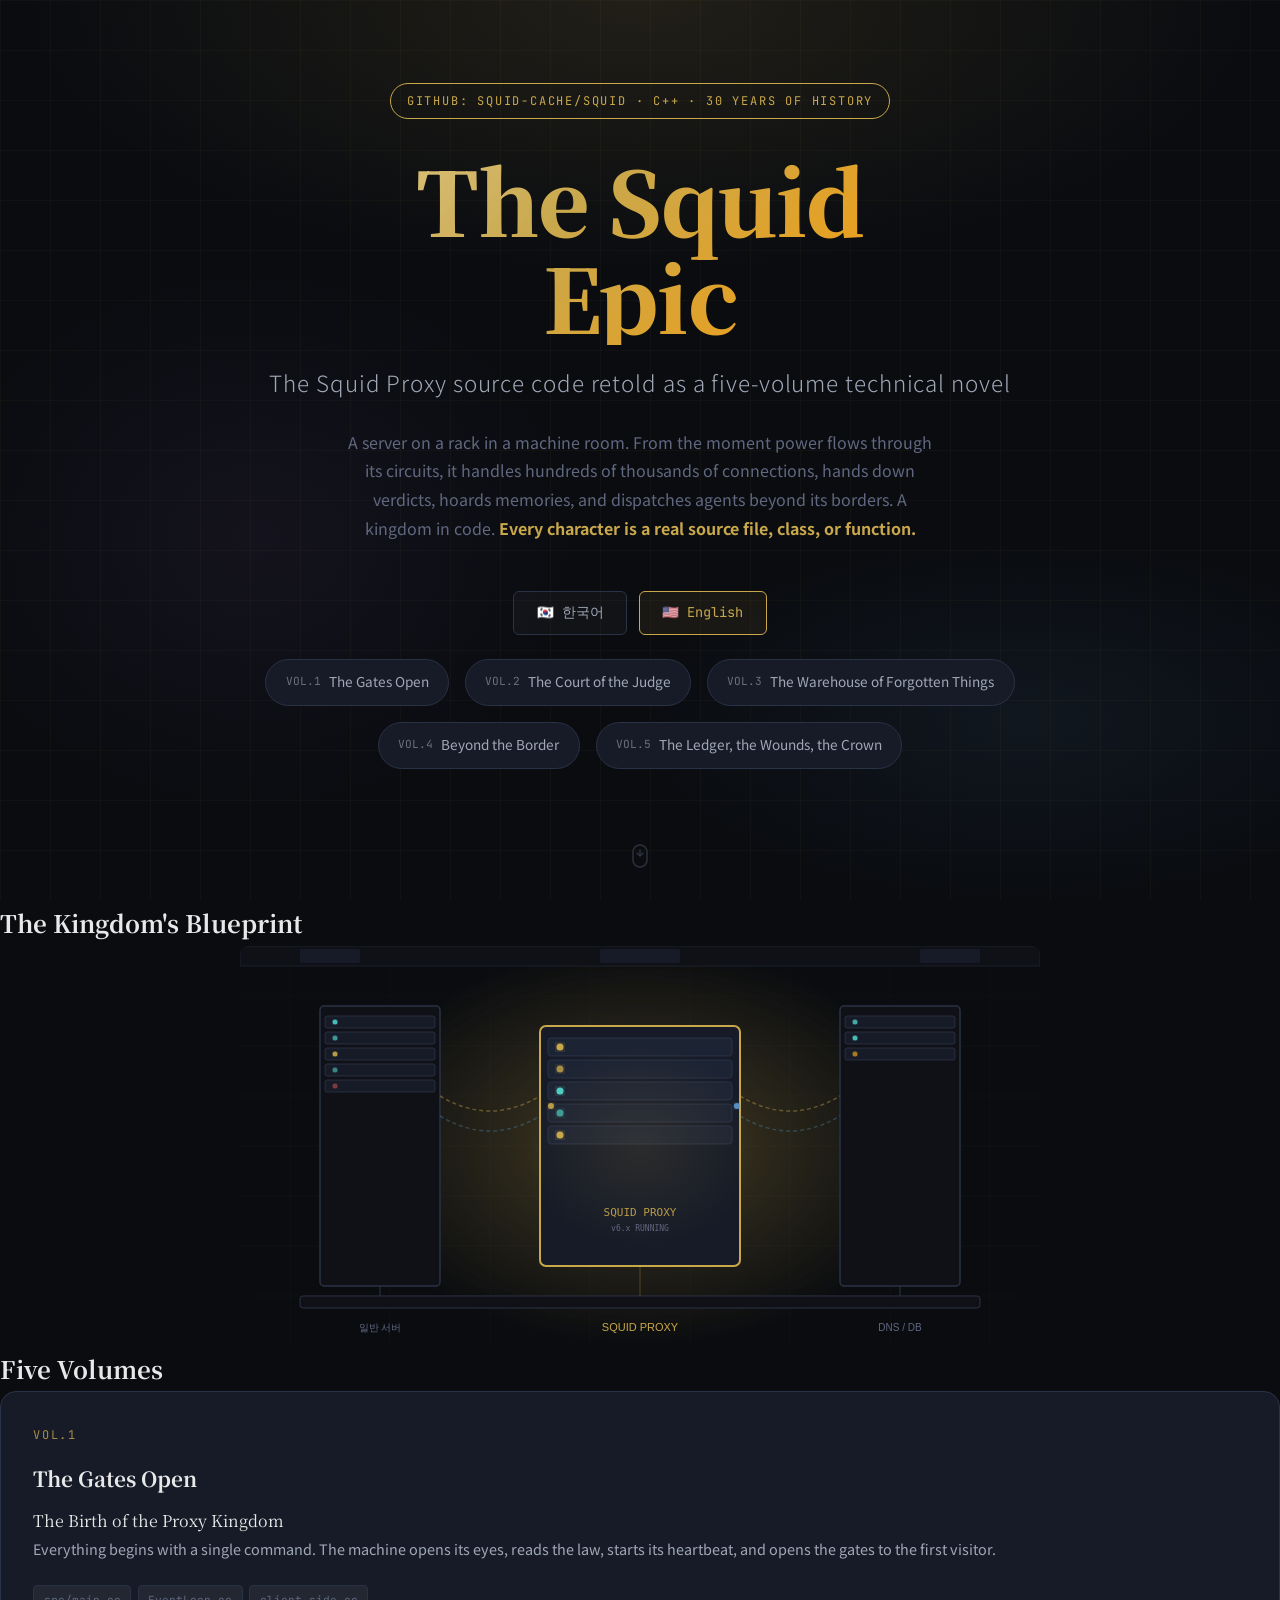
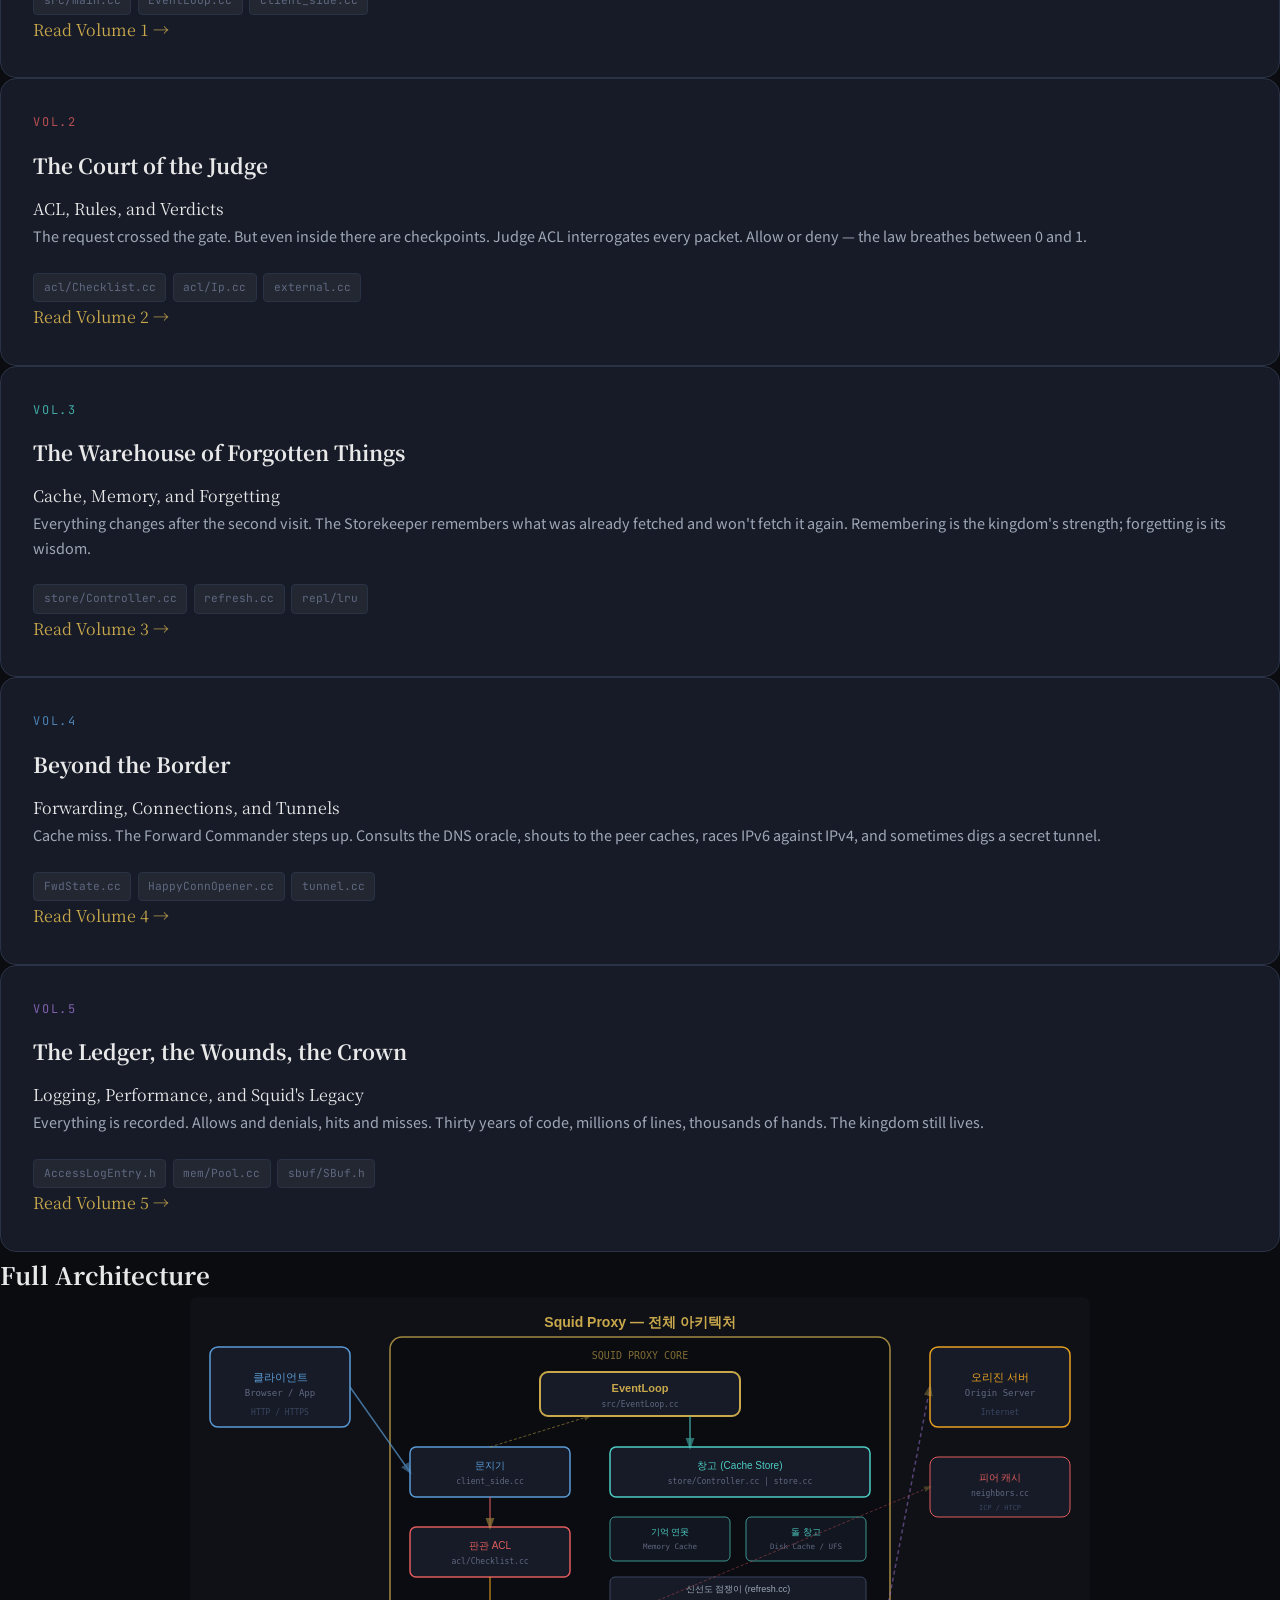
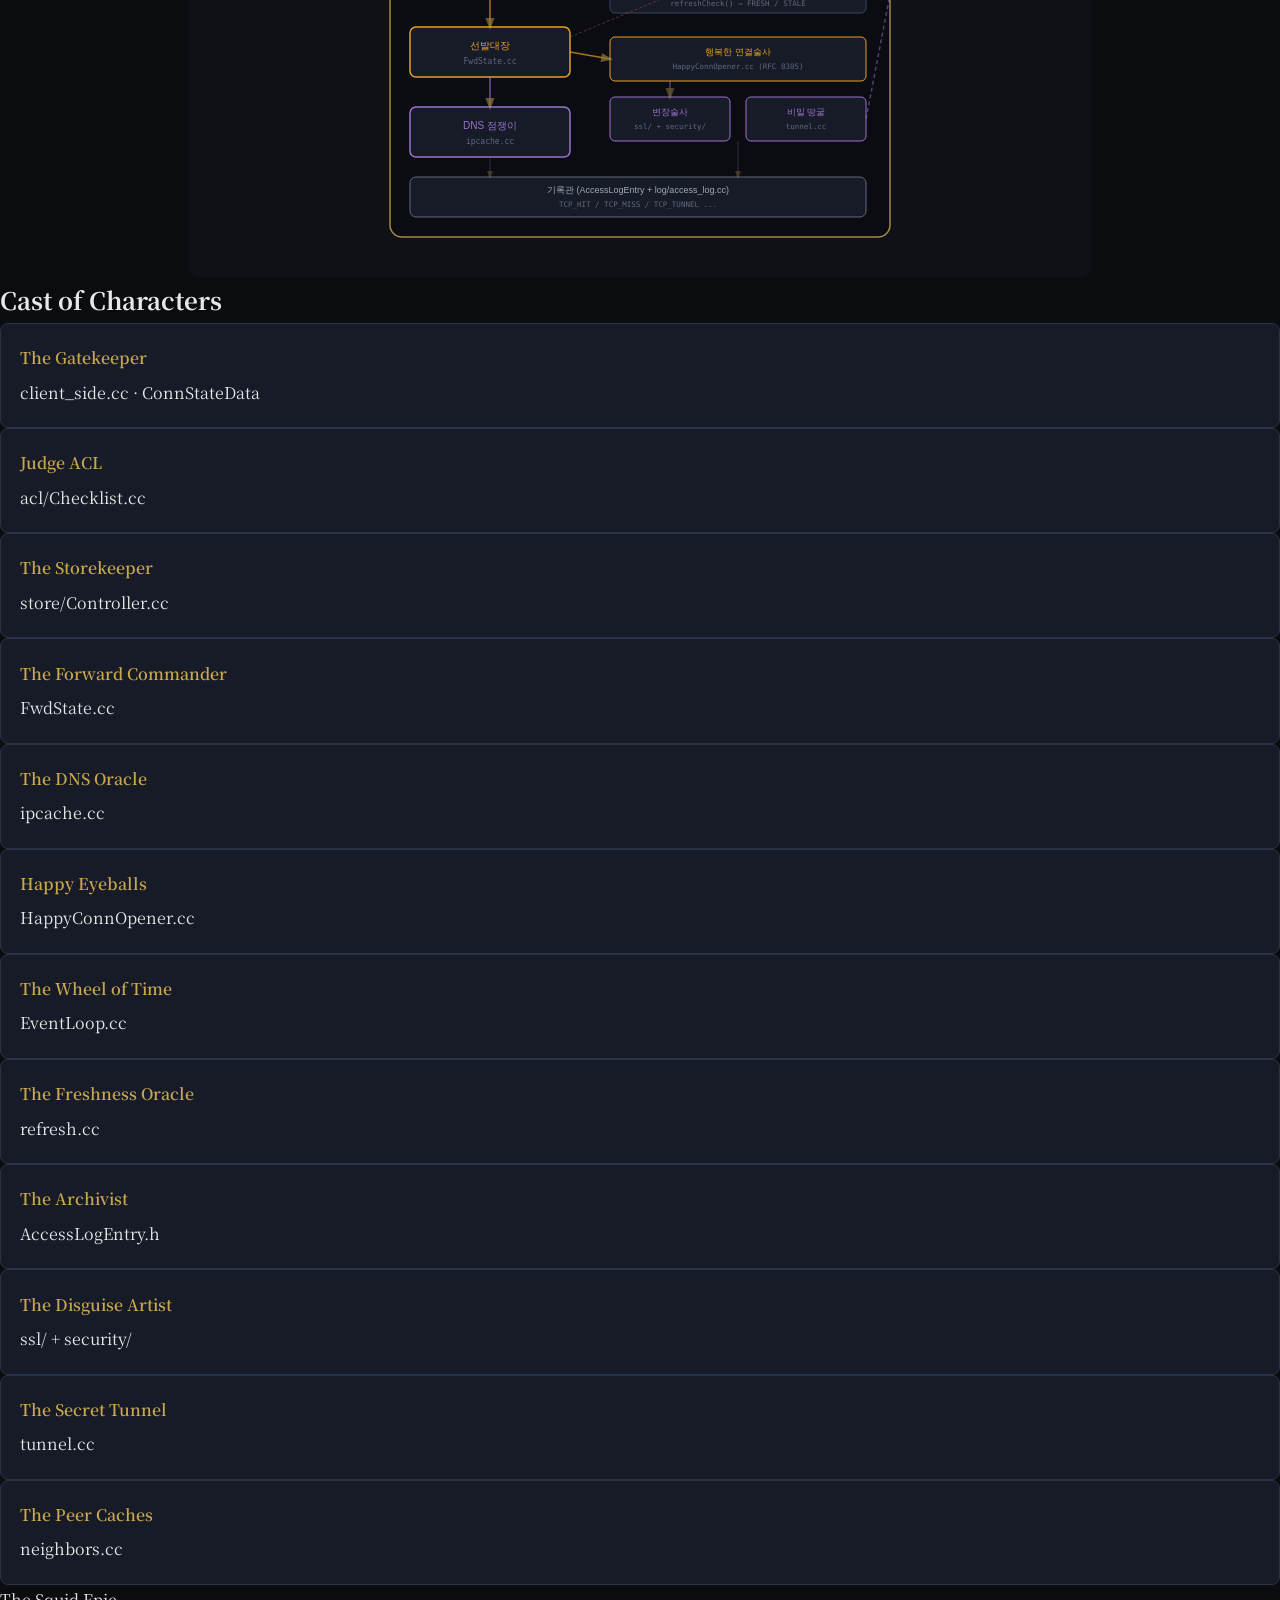
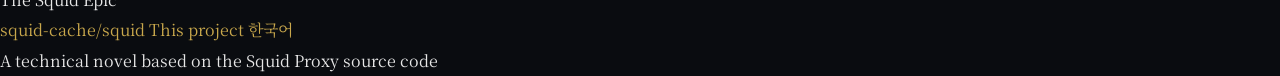
==== en/index.html @ 010e6522 "Add English translations of all 5 volumes with language switcher - en/index.html: English landing pa" ====
<!DOCTYPE html>
<html lang="en">
<head>
  <meta charset="UTF-8"/>
  <meta name="viewport" content="width=device-width,initial-scale=1"/>
  <title>The Squid Epic — A Technical Novel in Five Volumes</title>
  <link rel="stylesheet" href="../css/style.css"/>
</head>
<body>

<section class="hero">
  <div class="hero-bg"></div>
  <div class="hero-grid"></div>
  <div class="hero-content fade-in">
    <div class="hero-badge fade-in fade-in-d1">GitHub: squid-cache/squid · C++ · 30 years of history</div>
    <h1 class="hero-title fade-in fade-in-d2">The Squid<br>Epic</h1>
    <p class="hero-subtitle fade-in fade-in-d3">The Squid Proxy source code retold as a five-volume technical novel</p>
    <p class="hero-desc fade-in fade-in-d4">
      A server on a rack in a machine room. From the moment power flows through its circuits,
      it handles hundreds of thousands of connections, hands down verdicts, hoards memories,
      and dispatches agents beyond its borders. A kingdom in code.
      <strong style="color:var(--accent-gold)">Every character is a real source file, class, or function.</strong>
    </p>

    <div class="hero-lang-switcher fade-in fade-in-d5">
      <a href="/" class="hero-lang-btn">🇰🇷 한국어</a>
      <span class="hero-lang-btn active">🇺🇸 English</span>
    </div>

    <div class="hero-volumes fade-in fade-in-d5" style="margin-top:1.5rem">
      <a href="vol1.html" class="vol-pill" style="--vol-color:#c9a84c">
        <span class="vol-num">VOL.1</span> The Gates Open
      </a>
      <a href="vol2.html" class="vol-pill" style="--vol-color:#e05c5c">
        <span class="vol-num">VOL.2</span> The Court of the Judge
      </a>
      <a href="vol3.html" class="vol-pill" style="--vol-color:#4ecdc4">
        <span class="vol-num">VOL.3</span> The Warehouse of Forgotten Things
      </a>
      <a href="vol4.html" class="vol-pill" style="--vol-color:#5b9bd5">
        <span class="vol-num">VOL.4</span> Beyond the Border
      </a>
      <a href="vol5.html" class="vol-pill" style="--vol-color:#9b72cf">
        <span class="vol-num">VOL.5</span> The Ledger, the Wounds, the Crown
      </a>
    </div>
  </div>

  <div class="hero-scroll">
    <svg width="16" height="24" viewBox="0 0 16 24" fill="none">
      <rect x="1" y="1" width="14" height="22" rx="7" stroke="currentColor" stroke-width="1.5"/>
      <path d="M8 6v6M5 9l3 3 3-3" stroke="currentColor" stroke-width="1.5" stroke-linecap="round"/>
    </svg>
  </div>
</section>

<!-- ══ 본문 ══ -->
<div class="index-body">

  <!-- SVG Illustration -->
  <section class="index-section">
    <h2 class="section-title">The Kingdom's Blueprint</h2>
    <div class="svg-container">
      <img src="../assets/svg/server-room.svg" alt="Server room illustration" style="width:100%;max-width:800px;display:block;margin:0 auto;border-radius:8px"/>
    </div>
  </section>

  <!-- Volume Cards -->
  <section class="index-section">
    <h2 class="section-title">Five Volumes</h2>
    <div class="vol-grid">

      <div class="vol-card" style="--vol-color:#c9a84c">
        <div class="vol-card-num">VOL.1</div>
        <h3 class="vol-card-title">The Gates Open</h3>
        <p class="vol-card-sub">The Birth of the Proxy Kingdom</p>
        <p class="vol-card-desc">Everything begins with a single command. The machine opens its eyes, reads the law, starts its heartbeat, and opens the gates to the first visitor.</p>
        <div class="vol-card-tags">
          <span class="tag">src/main.cc</span>
          <span class="tag">EventLoop.cc</span>
          <span class="tag">client_side.cc</span>
        </div>
        <a href="vol1.html" class="vol-card-btn">Read Volume 1 →</a>
      </div>

      <div class="vol-card" style="--vol-color:#e05c5c">
        <div class="vol-card-num">VOL.2</div>
        <h3 class="vol-card-title">The Court of the Judge</h3>
        <p class="vol-card-sub">ACL, Rules, and Verdicts</p>
        <p class="vol-card-desc">The request crossed the gate. But even inside there are checkpoints. Judge ACL interrogates every packet. Allow or deny — the law breathes between 0 and 1.</p>
        <div class="vol-card-tags">
          <span class="tag">acl/Checklist.cc</span>
          <span class="tag">acl/Ip.cc</span>
          <span class="tag">external.cc</span>
        </div>
        <a href="vol2.html" class="vol-card-btn">Read Volume 2 →</a>
      </div>

      <div class="vol-card" style="--vol-color:#4ecdc4">
        <div class="vol-card-num">VOL.3</div>
        <h3 class="vol-card-title">The Warehouse of Forgotten Things</h3>
        <p class="vol-card-sub">Cache, Memory, and Forgetting</p>
        <p class="vol-card-desc">Everything changes after the second visit. The Storekeeper remembers what was already fetched and won't fetch it again. Remembering is the kingdom's strength; forgetting is its wisdom.</p>
        <div class="vol-card-tags">
          <span class="tag">store/Controller.cc</span>
          <span class="tag">refresh.cc</span>
          <span class="tag">repl/lru</span>
        </div>
        <a href="vol3.html" class="vol-card-btn">Read Volume 3 →</a>
      </div>

      <div class="vol-card" style="--vol-color:#5b9bd5">
        <div class="vol-card-num">VOL.4</div>
        <h3 class="vol-card-title">Beyond the Border</h3>
        <p class="vol-card-sub">Forwarding, Connections, and Tunnels</p>
        <p class="vol-card-desc">Cache miss. The Forward Commander steps up. Consults the DNS oracle, shouts to the peer caches, races IPv6 against IPv4, and sometimes digs a secret tunnel.</p>
        <div class="vol-card-tags">
          <span class="tag">FwdState.cc</span>
          <span class="tag">HappyConnOpener.cc</span>
          <span class="tag">tunnel.cc</span>
        </div>
        <a href="vol4.html" class="vol-card-btn">Read Volume 4 →</a>
      </div>

      <div class="vol-card" style="--vol-color:#9b72cf">
        <div class="vol-card-num">VOL.5</div>
        <h3 class="vol-card-title">The Ledger, the Wounds, the Crown</h3>
        <p class="vol-card-sub">Logging, Performance, and Squid's Legacy</p>
        <p class="vol-card-desc">Everything is recorded. Allows and denials, hits and misses. Thirty years of code, millions of lines, thousands of hands. The kingdom still lives.</p>
        <div class="vol-card-tags">
          <span class="tag">AccessLogEntry.h</span>
          <span class="tag">mem/Pool.cc</span>
          <span class="tag">sbuf/SBuf.h</span>
        </div>
        <a href="vol5.html" class="vol-card-btn">Read Volume 5 →</a>
      </div>

    </div>
  </section>

  <!-- Architecture -->
  <section class="index-section">
    <h2 class="section-title">Full Architecture</h2>
    <div class="svg-container">
      <img src="../assets/svg/architecture.svg" alt="Squid architecture diagram" style="width:100%;max-width:900px;display:block;margin:0 auto;border-radius:8px"/>
    </div>
  </section>

  <!-- Characters -->
  <section class="index-section">
    <h2 class="section-title">Cast of Characters</h2>
    <div class="char-grid">
      <div class="char-card"><div class="char-name">The Gatekeeper</div><div class="char-file">client_side.cc · ConnStateData</div></div>
      <div class="char-card"><div class="char-name">Judge ACL</div><div class="char-file">acl/Checklist.cc</div></div>
      <div class="char-card"><div class="char-name">The Storekeeper</div><div class="char-file">store/Controller.cc</div></div>
      <div class="char-card"><div class="char-name">The Forward Commander</div><div class="char-file">FwdState.cc</div></div>
      <div class="char-card"><div class="char-name">The DNS Oracle</div><div class="char-file">ipcache.cc</div></div>
      <div class="char-card"><div class="char-name">Happy Eyeballs</div><div class="char-file">HappyConnOpener.cc</div></div>
      <div class="char-card"><div class="char-name">The Wheel of Time</div><div class="char-file">EventLoop.cc</div></div>
      <div class="char-card"><div class="char-name">The Freshness Oracle</div><div class="char-file">refresh.cc</div></div>
      <div class="char-card"><div class="char-name">The Archivist</div><div class="char-file">AccessLogEntry.h</div></div>
      <div class="char-card"><div class="char-name">The Disguise Artist</div><div class="char-file">ssl/ + security/</div></div>
      <div class="char-card"><div class="char-name">The Secret Tunnel</div><div class="char-file">tunnel.cc</div></div>
      <div class="char-card"><div class="char-name">The Peer Caches</div><div class="char-file">neighbors.cc</div></div>
    </div>
  </section>

</div>

<footer class="site-footer">
  <div class="footer-inner">
    <div class="footer-logo">The Squid Epic</div>
    <div class="footer-links">
      <a href="https://github.com/squid-cache/squid" target="_blank" rel="noopener">squid-cache/squid</a>
      <a href="https://github.com/NolanKiwi/squid-novel" target="_blank" rel="noopener">This project</a>
      <a href="/">한국어</a>
    </div>
    <div class="footer-copy">A technical novel based on the Squid Proxy source code</div>
  </div>
</footer>

<script src="../js/main.js"></script>
</body>
</html>
---- css/style.css ----
/* ====================================================
   SQUID 대서사시 — 전체 스타일시트
   ==================================================== */

@import url('https://fonts.googleapis.com/css2?family=Noto+Serif+KR:wght@200;300;400;500;600;700;900&family=Noto+Sans+KR:wght@100;300;400;500;700&family=JetBrains+Mono:wght@300;400;500&display=swap');

:root {
  --bg-deep:       #0a0c10;
  --bg-dark:       #0f1117;
  --bg-card:       #161b27;
  --bg-panel:      #1c2333;
  --accent-gold:   #c9a84c;
  --accent-amber:  #e8a020;
  --accent-red:    #e05c5c;
  --accent-blue:   #5b9bd5;
  --accent-teal:   #4ecdc4;
  --accent-purple: #9b72cf;
  --text-primary:  #e8e8e8;
  --text-secondary:#a0a8b8;
  --text-muted:    #606880;
  --text-code:     #79c0ff;
  --border:        #2a3245;
  --border-light:  #3a4560;
  --vol1-color:    #c9a84c;
  --vol2-color:    #e05c5c;
  --vol3-color:    #4ecdc4;
  --vol4-color:    #5b9bd5;
  --vol5-color:    #9b72cf;
  --font-serif:    'Noto Serif KR', 'Georgia', serif;
  --font-sans:     'Noto Sans KR', sans-serif;
  --font-mono:     'JetBrains Mono', monospace;
  --radius:        8px;
  --radius-lg:     16px;
  --shadow:        0 4px 24px rgba(0,0,0,0.5);
  --shadow-lg:     0 8px 48px rgba(0,0,0,0.7);
}

*, *::before, *::after { box-sizing: border-box; margin: 0; padding: 0; }

html { scroll-behavior: smooth; font-size: 16px; }

body {
  background: var(--bg-deep);
  color: var(--text-primary);
  font-family: var(--font-serif);
  line-height: 1.9;
  overflow-x: hidden;
}

/* ──── 스크롤바 ──── */
::-webkit-scrollbar { width: 6px; }
::-webkit-scrollbar-track { background: var(--bg-dark); }
::-webkit-scrollbar-thumb { background: var(--border-light); border-radius: 3px; }
::-webkit-scrollbar-thumb:hover { background: var(--accent-gold); }

/* ──── 링크 ──── */
a { color: var(--accent-gold); text-decoration: none; transition: color .2s; }
a:hover { color: var(--accent-amber); }

/* ──── 코드 ──── */
code, pre {
  font-family: var(--font-mono);
  color: var(--text-code);
  background: #0d1117;
  border: 1px solid var(--border);
  border-radius: 4px;
}
code { padding: 2px 6px; font-size: .85em; }
pre {
  padding: 1.2rem 1.5rem;
  overflow-x: auto;
  margin: 1.5rem 0;
  border-left: 3px solid var(--accent-blue);
  font-size: .82em;
  line-height: 1.6;
}
pre code { background: none; border: none; padding: 0; font-size: inherit; }

/* ════════════════════════════════════════════
   LANDING PAGE
   ════════════════════════════════════════════ */

.hero {
  min-height: 100vh;
  display: flex;
  flex-direction: column;
  align-items: center;
  justify-content: center;
  text-align: center;
  position: relative;
  padding: 2rem;
  overflow: hidden;
}

.hero-bg {
  position: absolute;
  inset: 0;
  background:
    radial-gradient(ellipse 80% 50% at 50% 0%, rgba(201,168,76,.12) 0%, transparent 60%),
    radial-gradient(ellipse 60% 40% at 80% 80%, rgba(91,155,213,.08) 0%, transparent 50%),
    radial-gradient(ellipse 50% 60% at 20% 60%, rgba(155,114,207,.07) 0%, transparent 50%);
  z-index: 0;
}

/* 네트워크 격자 배경 */
.hero-grid {
  position: absolute;
  inset: 0;
  background-image:
    linear-gradient(rgba(201,168,76,.04) 1px, transparent 1px),
    linear-gradient(90deg, rgba(201,168,76,.04) 1px, transparent 1px);
  background-size: 50px 50px;
  z-index: 0;
}

.hero-content { position: relative; z-index: 1; max-width: 900px; }

.hero-badge {
  display: inline-block;
  padding: .35rem 1rem;
  border: 1px solid var(--accent-gold);
  border-radius: 20px;
  font-family: var(--font-mono);
  font-size: .75rem;
  color: var(--accent-gold);
  letter-spacing: .15em;
  text-transform: uppercase;
  margin-bottom: 2rem;
  opacity: .85;
}

.hero-title {
  font-size: clamp(2.5rem, 7vw, 5.5rem);
  font-weight: 900;
  line-height: 1.1;
  letter-spacing: -.02em;
  margin-bottom: 1rem;
  background: linear-gradient(135deg, #e8d5a3 0%, #c9a84c 40%, #e8a020 70%, #c9a84c 100%);
  -webkit-background-clip: text;
  -webkit-text-fill-color: transparent;
  background-clip: text;
}

.hero-subtitle {
  font-size: clamp(1rem, 2vw, 1.4rem);
  color: var(--text-secondary);
  font-weight: 300;
  margin-bottom: 1.5rem;
  font-family: var(--font-sans);
  letter-spacing: .04em;
}

.hero-desc {
  font-size: 1rem;
  color: var(--text-muted);
  max-width: 600px;
  margin: 0 auto 3rem;
  line-height: 1.8;
  font-family: var(--font-sans);
}

.hero-volumes {
  display: flex;
  gap: 1rem;
  justify-content: center;
  flex-wrap: wrap;
  margin-bottom: 3rem;
}

.vol-pill {
  display: flex;
  align-items: center;
  gap: .5rem;
  padding: .6rem 1.2rem;
  background: var(--bg-card);
  border: 1px solid var(--border);
  border-radius: 30px;
  font-family: var(--font-sans);
  font-size: .85rem;
  color: var(--text-secondary);
  cursor: pointer;
  transition: all .25s;
  text-decoration: none;
}
.vol-pill:hover {
  border-color: var(--vol-color, var(--accent-gold));
  color: var(--vol-color, var(--accent-gold));
  background: rgba(255,255,255,.03);
  transform: translateY(-2px);
  box-shadow: 0 4px 20px rgba(0,0,0,.4);
}
.vol-pill .vol-num {
  font-family: var(--font-mono);
  font-size: .7rem;
  opacity: .6;
}

.hero-scroll {
  position: absolute;
  bottom: 2rem;
  left: 50%;
  transform: translateX(-50%);
  display: flex;
  flex-direction: column;
  align-items: center;
  gap: .5rem;
  color: var(--text-muted);
  font-family: var(--font-sans);
  font-size: .75rem;
  letter-spacing: .1em;
  animation: bounce 2s infinite;
}
.hero-scroll svg { opacity: .4; }

@keyframes bounce {
  0%, 100% { transform: translateX(-50%) translateY(0); }
  50%       { transform: translateX(-50%) translateY(6px); }
}

/* ──── Volume Cards ──── */
.volumes-section {
  padding: 6rem 2rem;
  max-width: 1200px;
  margin: 0 auto;
}

.section-header {
  text-align: center;
  margin-bottom: 4rem;
}

.section-header h2 {
  font-size: 2.2rem;
  font-weight: 700;
  color: var(--text-primary);
  margin-bottom: .75rem;
}

.section-header p {
  color: var(--text-secondary);
  font-family: var(--font-sans);
  font-size: 1rem;
}

.vol-cards {
  display: grid;
  grid-template-columns: repeat(auto-fit, minmax(320px, 1fr));
  gap: 1.5rem;
}

.vol-card {
  background: var(--bg-card);
  border: 1px solid var(--border);
  border-radius: var(--radius-lg);
  padding: 2rem;
  transition: all .3s;
  position: relative;
  overflow: hidden;
  text-decoration: none;
  display: block;
  color: inherit;
}
.vol-card::before {
  content: '';
  position: absolute;
  top: 0; left: 0; right: 0;
  height: 3px;
  background: var(--vol-color);
  opacity: 0;
  transition: opacity .3s;
}
.vol-card:hover {
  border-color: var(--vol-color);
  transform: translateY(-4px);
  box-shadow: var(--shadow-lg);
  color: inherit;
}
.vol-card:hover::before { opacity: 1; }
.vol-card:hover .vol-card-title { color: var(--vol-color); }

.vol-card-num {
  font-family: var(--font-mono);
  font-size: .75rem;
  color: var(--vol-color);
  letter-spacing: .15em;
  text-transform: uppercase;
  margin-bottom: .75rem;
  opacity: .8;
}

.vol-card-title {
  font-size: 1.3rem;
  font-weight: 700;
  margin-bottom: .5rem;
  transition: color .3s;
}

.vol-card-subtitle {
  font-size: .9rem;
  color: var(--accent-gold);
  margin-bottom: 1rem;
  font-style: italic;
}

.vol-card-desc {
  font-size: .9rem;
  color: var(--text-secondary);
  font-family: var(--font-sans);
  line-height: 1.7;
  margin-bottom: 1.5rem;
}

.vol-card-tags {
  display: flex;
  flex-wrap: wrap;
  gap: .4rem;
}

.tag {
  padding: .2rem .6rem;
  background: rgba(255,255,255,.05);
  border: 1px solid var(--border);
  border-radius: 4px;
  font-family: var(--font-mono);
  font-size: .7rem;
  color: var(--text-muted);
}

.vol-card-arrow {
  position: absolute;
  bottom: 1.5rem;
  right: 1.5rem;
  font-size: 1.2rem;
  color: var(--vol-color);
  opacity: 0;
  transition: opacity .3s, transform .3s;
}
.vol-card:hover .vol-card-arrow {
  opacity: 1;
  transform: translateX(4px);
}

/* ──── Characters Preview ──── */
.chars-section {
  padding: 4rem 2rem;
  background: var(--bg-dark);
  border-top: 1px solid var(--border);
  border-bottom: 1px solid var(--border);
}

.chars-inner {
  max-width: 1200px;
  margin: 0 auto;
}

.chars-grid {
  display: grid;
  grid-template-columns: repeat(auto-fill, minmax(200px, 1fr));
  gap: 1rem;
  margin-top: 2.5rem;
}

.char-card {
  background: var(--bg-card);
  border: 1px solid var(--border);
  border-radius: var(--radius);
  padding: 1.2rem;
  transition: border-color .2s;
}
.char-card:hover { border-color: var(--accent-gold); }

.char-name {
  font-size: 1rem;
  font-weight: 600;
  color: var(--accent-gold);
  margin-bottom: .25rem;
}
.char-src {
  font-family: var(--font-mono);
  font-size: .72rem;
  color: var(--text-code);
  margin-bottom: .5rem;
}
.char-desc {
  font-size: .82rem;
  color: var(--text-secondary);
  font-family: var(--font-sans);
  line-height: 1.6;
}

/* ════════════════════════════════════════════
   NOVEL PAGE LAYOUT
   ════════════════════════════════════════════ */

.novel-wrapper {
  display: flex;
  min-height: 100vh;
}

/* ──── 사이드바 ──── */
.novel-sidebar {
  width: 280px;
  flex-shrink: 0;
  background: var(--bg-dark);
  border-right: 1px solid var(--border);
  position: sticky;
  top: 0;
  height: 100vh;
  overflow-y: auto;
  padding: 1.5rem 0;
  display: flex;
  flex-direction: column;
}

.sidebar-logo {
  padding: 0 1.5rem 1.5rem;
  border-bottom: 1px solid var(--border);
  margin-bottom: 1rem;
}

.sidebar-logo a {
  font-family: var(--font-sans);
  font-size: .85rem;
  color: var(--text-muted);
  display: flex;
  align-items: center;
  gap: .5rem;
}
.sidebar-logo a:hover { color: var(--accent-gold); }

.sidebar-vol-title {
  padding: .75rem 1.5rem;
  font-family: var(--font-sans);
  font-size: .75rem;
  letter-spacing: .1em;
  text-transform: uppercase;
  color: var(--text-muted);
}

.sidebar-vol-name {
  padding: .5rem 1.5rem 1rem;
  font-size: 1rem;
  font-weight: 700;
  color: var(--vol-color, var(--accent-gold));
  line-height: 1.4;
}

.sidebar-nav { flex: 1; padding: 0 0 2rem; }

.sidebar-chapter {
  display: block;
  padding: .55rem 1.5rem;
  font-family: var(--font-sans);
  font-size: .85rem;
  color: var(--text-secondary);
  border-left: 3px solid transparent;
  transition: all .2s;
  cursor: pointer;
}
.sidebar-chapter:hover {
  color: var(--text-primary);
  background: rgba(255,255,255,.03);
  border-left-color: var(--vol-color, var(--accent-gold));
}
.sidebar-chapter.active {
  color: var(--vol-color, var(--accent-gold));
  background: rgba(255,255,255,.04);
  border-left-color: var(--vol-color, var(--accent-gold));
}
.sidebar-chapter .ch-num {
  font-family: var(--font-mono);
  font-size: .7rem;
  opacity: .5;
  margin-right: .5rem;
}

.sidebar-footer {
  padding: 1.5rem;
  border-top: 1px solid var(--border);
}

.vol-nav-btns {
  display: flex;
  gap: .5rem;
}

.vol-nav-btn {
  flex: 1;
  padding: .5rem;
  background: var(--bg-panel);
  border: 1px solid var(--border);
  border-radius: var(--radius);
  color: var(--text-secondary);
  font-family: var(--font-sans);
  font-size: .78rem;
  text-align: center;
  transition: all .2s;
  text-decoration: none;
  display: block;
}
.vol-nav-btn:hover {
  border-color: var(--accent-gold);
  color: var(--accent-gold);
}

/* ──── 본문 영역 ──── */
.novel-main {
  flex: 1;
  max-width: calc(100vw - 280px);
  overflow: hidden;
}

.novel-topbar {
  position: sticky;
  top: 0;
  z-index: 10;
  background: rgba(10,12,16,.92);
  backdrop-filter: blur(12px);
  border-bottom: 1px solid var(--border);
  padding: .75rem 2rem;
  display: flex;
  align-items: center;
  justify-content: space-between;
}

.topbar-breadcrumb {
  font-family: var(--font-sans);
  font-size: .82rem;
  color: var(--text-muted);
  display: flex;
  align-items: center;
  gap: .5rem;
}
.topbar-breadcrumb .sep { opacity: .3; }
.topbar-breadcrumb .current { color: var(--text-secondary); }

.progress-bar {
  width: 120px;
  height: 3px;
  background: var(--border);
  border-radius: 2px;
  overflow: hidden;
}
.progress-fill {
  height: 100%;
  background: var(--vol-color, var(--accent-gold));
  border-radius: 2px;
  transition: width .3s;
}

/* ──── 소설 본문 ──── */
.novel-content {
  max-width: 780px;
  margin: 0 auto;
  padding: 4rem 2rem 8rem;
}

.chapter-header {
  text-align: center;
  margin-bottom: 4rem;
  padding-bottom: 3rem;
  border-bottom: 1px solid var(--border);
  position: relative;
}
.chapter-header::after {
  content: '✦';
  position: absolute;
  bottom: -14px;
  left: 50%;
  transform: translateX(-50%);
  background: var(--bg-deep);
  padding: 0 1rem;
  color: var(--vol-color, var(--accent-gold));
  font-size: 1.2rem;
}

.chapter-vol {
  font-family: var(--font-mono);
  font-size: .75rem;
  letter-spacing: .2em;
  text-transform: uppercase;
  color: var(--vol-color, var(--accent-gold));
  margin-bottom: .75rem;
  opacity: .8;
}

.chapter-num {
  font-family: var(--font-sans);
  font-size: .85rem;
  color: var(--text-muted);
  margin-bottom: .5rem;
}

.chapter-title {
  font-size: clamp(1.8rem, 4vw, 2.8rem);
  font-weight: 900;
  line-height: 1.2;
  margin-bottom: 1rem;
  color: var(--text-primary);
}

.chapter-epigraph {
  font-style: italic;
  color: var(--text-secondary);
  font-size: .95rem;
  max-width: 500px;
  margin: 1.5rem auto 0;
  padding: 1rem;
  border-left: 3px solid var(--vol-color, var(--accent-gold));
  text-align: left;
  line-height: 1.8;
}

/* ──── 본문 단락 ──── */
.novel-content p {
  margin-bottom: 1.5rem;
  font-size: 1.05rem;
  line-height: 2;
  color: var(--text-primary);
  text-align: justify;
  word-break: keep-all;
}

.novel-content p:first-of-type::first-letter {
  float: left;
  font-size: 3.5rem;
  line-height: .8;
  margin: .15em .1em 0 0;
  color: var(--vol-color, var(--accent-gold));
  font-weight: 900;
}

.novel-content h2 {
  font-size: 1.6rem;
  font-weight: 800;
  margin: 3.5rem 0 1.5rem;
  color: var(--text-primary);
  padding-left: 1rem;
  border-left: 4px solid var(--vol-color, var(--accent-gold));
}

.novel-content h3 {
  font-size: 1.2rem;
  font-weight: 700;
  margin: 2.5rem 0 1rem;
  color: var(--accent-gold);
  font-family: var(--font-sans);
}

/* ──── 장면 전환 ──── */
.scene-break {
  text-align: center;
  margin: 3rem 0;
  color: var(--text-muted);
  letter-spacing: .5em;
  font-size: .85rem;
}

/* ──── 독백/내면 ──── */
.inner-voice {
  margin: 2rem 1.5rem;
  padding: 1.2rem 1.5rem;
  background: rgba(201,168,76,.04);
  border-left: 3px solid var(--accent-gold);
  border-radius: 0 var(--radius) var(--radius) 0;
  font-style: italic;
  color: var(--text-secondary);
  font-size: .97rem;
  line-height: 1.9;
}

/* ──── 기술 해설 박스 ──── */
.tech-box {
  margin: 2.5rem 0;
  background: var(--bg-panel);
  border: 1px solid var(--border);
  border-radius: var(--radius-lg);
  overflow: hidden;
}

.tech-box-header {
  display: flex;
  align-items: center;
  gap: .75rem;
  padding: .85rem 1.5rem;
  background: rgba(91,155,213,.08);
  border-bottom: 1px solid var(--border);
}

.tech-box-icon {
  width: 28px; height: 28px;
  background: rgba(91,155,213,.15);
  border-radius: 6px;
  display: flex; align-items: center; justify-content: center;
  font-size: .9rem;
}

.tech-box-title {
  font-family: var(--font-mono);
  font-size: .82rem;
  color: var(--accent-blue);
  letter-spacing: .05em;
}

.tech-box-body {
  padding: 1.5rem;
  font-family: var(--font-sans);
  font-size: .9rem;
  color: var(--text-secondary);
  line-height: 1.8;
}

.tech-box-body p { font-family: var(--font-sans); font-size: .9rem; text-align: left; }
.tech-box-body p::first-letter { float: none; font-size: inherit; line-height: inherit; margin: 0; color: inherit; }
.tech-box-body strong { color: var(--text-primary); }
.tech-box-body ul { padding-left: 1.5rem; margin: .75rem 0; }
.tech-box-body li { margin-bottom: .4rem; }

/* ──── 장면 삽화 영역 ──── */
.chapter-illustration {
  margin: 3rem 0;
  text-align: center;
}

.chapter-illustration svg {
  max-width: 100%;
  height: auto;
}

.illus-caption {
  font-family: var(--font-sans);
  font-size: .8rem;
  color: var(--text-muted);
  margin-top: .75rem;
  font-style: italic;
}

/* ──── 대화 ──── */
.dialogue {
  margin: 1.5rem 2rem;
  padding: 1rem 1.5rem;
  background: rgba(255,255,255,.02);
  border-radius: var(--radius);
  position: relative;
}
.dialogue::before {
  content: '"';
  position: absolute;
  top: -.5rem; left: .75rem;
  font-size: 3rem;
  line-height: 1;
  color: var(--vol-color, var(--accent-gold));
  opacity: .2;
  font-family: Georgia, serif;
}
.dialogue p {
  font-style: italic;
  color: var(--text-secondary);
  margin: 0;
  font-size: 1rem;
}
.dialogue p::first-letter { float: none; font-size: inherit; line-height: inherit; margin: 0; color: inherit; }

/* ──── 챕터 네비 ──── */
.chapter-nav {
  display: flex;
  justify-content: space-between;
  align-items: center;
  margin-top: 5rem;
  padding-top: 2rem;
  border-top: 1px solid var(--border);
  gap: 1rem;
}

.chapter-nav-btn {
  display: flex;
  align-items: center;
  gap: .75rem;
  padding: .85rem 1.5rem;
  background: var(--bg-card);
  border: 1px solid var(--border);
  border-radius: var(--radius);
  color: var(--text-secondary);
  font-family: var(--font-sans);
  font-size: .85rem;
  transition: all .25s;
  max-width: 45%;
  text-decoration: none;
}
.chapter-nav-btn:hover {
  border-color: var(--vol-color, var(--accent-gold));
  color: var(--vol-color, var(--accent-gold));
  background: rgba(255,255,255,.02);
}
.chapter-nav-btn.prev { text-align: left; }
.chapter-nav-btn.next { text-align: right; margin-left: auto; }
.chapter-nav-btn .nav-label {
  font-size: .72rem;
  text-transform: uppercase;
  letter-spacing: .1em;
  opacity: .6;
  display: block;
  margin-bottom: .2rem;
}
.chapter-nav-btn .nav-title {
  font-size: .9rem;
  color: var(--text-primary);
}

/* ════════════════════════════════════════════
   VOLUME INDEX PAGE
   ════════════════════════════════════════════ */

.vol-index-hero {
  min-height: 45vh;
  display: flex;
  align-items: flex-end;
  padding: 0 2rem 3rem;
  position: relative;
  overflow: hidden;
  border-bottom: 1px solid var(--border);
}

.vol-index-bg {
  position: absolute;
  inset: 0;
  z-index: 0;
}

.vol-index-content {
  position: relative;
  z-index: 1;
  max-width: 780px;
  margin: 0 auto;
  width: 100%;
}

.vol-label {
  font-family: var(--font-mono);
  font-size: .78rem;
  letter-spacing: .2em;
  text-transform: uppercase;
  color: var(--vol-color);
  margin-bottom: 1rem;
  opacity: .9;
}

.vol-main-title {
  font-size: clamp(2rem, 5vw, 3.5rem);
  font-weight: 900;
  line-height: 1.1;
  margin-bottom: .75rem;
}

.vol-main-subtitle {
  font-size: 1.3rem;
  color: var(--vol-color);
  font-style: italic;
  margin-bottom: 1rem;
}

.vol-main-desc {
  font-family: var(--font-sans);
  font-size: 1rem;
  color: var(--text-secondary);
  line-height: 1.7;
  max-width: 600px;
}

.vol-chapters-list {
  max-width: 780px;
  margin: 3rem auto;
  padding: 0 2rem;
}

.chapter-item {
  display: flex;
  align-items: flex-start;
  gap: 1.5rem;
  padding: 1.5rem 0;
  border-bottom: 1px solid var(--border);
  transition: all .2s;
  text-decoration: none;
  color: inherit;
}
.chapter-item:hover .chapter-item-title { color: var(--vol-color); }
.chapter-item:hover .chapter-item-num { color: var(--vol-color); }

.chapter-item-num {
  font-family: var(--font-mono);
  font-size: 2rem;
  font-weight: 300;
  color: var(--text-muted);
  min-width: 60px;
  line-height: 1;
  margin-top: .2rem;
  transition: color .2s;
}

.chapter-item-body { flex: 1; }

.chapter-item-title {
  font-size: 1.2rem;
  font-weight: 700;
  margin-bottom: .4rem;
  transition: color .2s;
}

.chapter-item-desc {
  font-family: var(--font-sans);
  font-size: .88rem;
  color: var(--text-secondary);
  line-height: 1.6;
}

.chapter-item-tags {
  display: flex;
  flex-wrap: wrap;
  gap: .35rem;
  margin-top: .6rem;
}

/* ════════════════════════════════════════════
   ARCHITECTURE PAGE
   ════════════════════════════════════════════ */

.arch-page { max-width: 1100px; margin: 0 auto; padding: 4rem 2rem; }

.arch-diagram {
  background: var(--bg-card);
  border: 1px solid var(--border);
  border-radius: var(--radius-lg);
  padding: 2rem;
  margin: 2rem 0;
  overflow-x: auto;
}

.arch-table {
  width: 100%;
  border-collapse: collapse;
  font-family: var(--font-sans);
  font-size: .88rem;
  margin: 1.5rem 0;
}
.arch-table th {
  text-align: left;
  padding: .75rem 1rem;
  background: var(--bg-panel);
  color: var(--accent-gold);
  font-weight: 600;
  font-size: .8rem;
  letter-spacing: .05em;
  text-transform: uppercase;
  border-bottom: 2px solid var(--border);
}
.arch-table td {
  padding: .75rem 1rem;
  border-bottom: 1px solid var(--border);
  color: var(--text-secondary);
  vertical-align: top;
}
.arch-table tr:hover td { background: rgba(255,255,255,.02); }
.arch-table td:first-child { font-family: var(--font-mono); font-size: .8rem; color: var(--text-code); }
.arch-table td:nth-child(2) { color: var(--text-primary); font-weight: 500; }

/* ──── 반응형 ──── */
@media (max-width: 900px) {
  .novel-sidebar { display: none; }
  .novel-main { max-width: 100vw; }
  .vol-cards { grid-template-columns: 1fr; }
}

@media (max-width: 600px) {
  .novel-content { padding: 2rem 1.2rem 5rem; }
  .hero-volumes { flex-direction: column; align-items: center; }
  .chapter-nav { flex-direction: column; }
  .chapter-nav-btn { max-width: 100%; }
}

/* ──── 유틸리티 ──── */
.text-center { text-align: center; }
.text-gold { color: var(--accent-gold); }
.text-muted { color: var(--text-muted); }
.mt-4 { margin-top: 2rem; }
.divider {
  border: none;
  border-top: 1px solid var(--border);
  margin: 3rem 0;
}

/* ──── 모바일 사이드바 토글 ──── */
.mobile-menu-btn {
  display: none;
  position: fixed;
  bottom: 1.5rem;
  right: 1.5rem;
  z-index: 100;
  width: 50px; height: 50px;
  background: var(--accent-gold);
  color: var(--bg-deep);
  border: none;
  border-radius: 50%;
  font-size: 1.2rem;
  cursor: pointer;
  box-shadow: var(--shadow);
  align-items: center;
  justify-content: center;
}
@media (max-width: 900px) { .mobile-menu-btn { display: flex; } }

/* ──── 로딩 애니메이션 ──── */
@keyframes fadeInUp {
  from { opacity: 0; transform: translateY(20px); }
  to   { opacity: 1; transform: translateY(0); }
}

.fade-in { animation: fadeInUp .6s ease forwards; }
.fade-in-d1 { animation-delay: .1s; opacity: 0; }
.fade-in-d2 { animation-delay: .2s; opacity: 0; }
.fade-in-d3 { animation-delay: .3s; opacity: 0; }
.fade-in-d4 { animation-delay: .4s; opacity: 0; }
.fade-in-d5 { animation-delay: .5s; opacity: 0; }

/* ──── 인용구 ──── */
blockquote {
  margin: 2rem 0;
  padding: 1.2rem 2rem;
  border-left: 4px solid var(--vol-color, var(--accent-gold));
  background: rgba(255,255,255,.02);
  font-style: italic;
  color: var(--text-secondary);
  border-radius: 0 var(--radius) var(--radius) 0;
}
blockquote p { font-family: var(--font-sans); margin: 0; }
blockquote p::first-letter { float: none; font-size: inherit; line-height: inherit; margin: 0; color: inherit; }

/* ──── 언어 스위처 ──── */
.lang-switcher {
  display: flex;
  align-items: center;
  gap: .4rem;
  margin-left: auto;
}
.lang-btn {
  padding: .25rem .65rem;
  border: 1px solid var(--border);
  border-radius: 4px;
  font-family: var(--font-mono);
  font-size: .72rem;
  text-decoration: none;
  color: var(--text-muted);
  background: transparent;
  transition: all .2s;
  letter-spacing: .04em;
}
.lang-btn:hover { color: var(--text-primary); border-color: var(--border-light); }
.lang-btn.active {
  color: var(--vol-color, var(--accent-gold));
  border-color: var(--vol-color, var(--accent-gold));
  background: rgba(255,255,255,.04);
}
.topbar-breadcrumb { flex: 1; }
.novel-topbar { display: flex; align-items: center; gap: 1rem; }

/* Hero lang switcher (index pages) */
.hero-lang-switcher {
  display: flex;
  gap: .75rem;
  justify-content: center;
  margin-top: 1.5rem;
}
.hero-lang-btn {
  padding: .5rem 1.4rem;
  border: 1.5px solid var(--border);
  border-radius: 6px;
  font-family: var(--font-mono);
  font-size: .85rem;
  text-decoration: none;
  color: var(--text-secondary);
  background: rgba(255,255,255,.03);
  transition: all .2s;
}
.hero-lang-btn:hover,
.hero-lang-btn.active {
  color: var(--accent-gold);
  border-color: var(--accent-gold);
  background: rgba(201,168,76,.08);
}
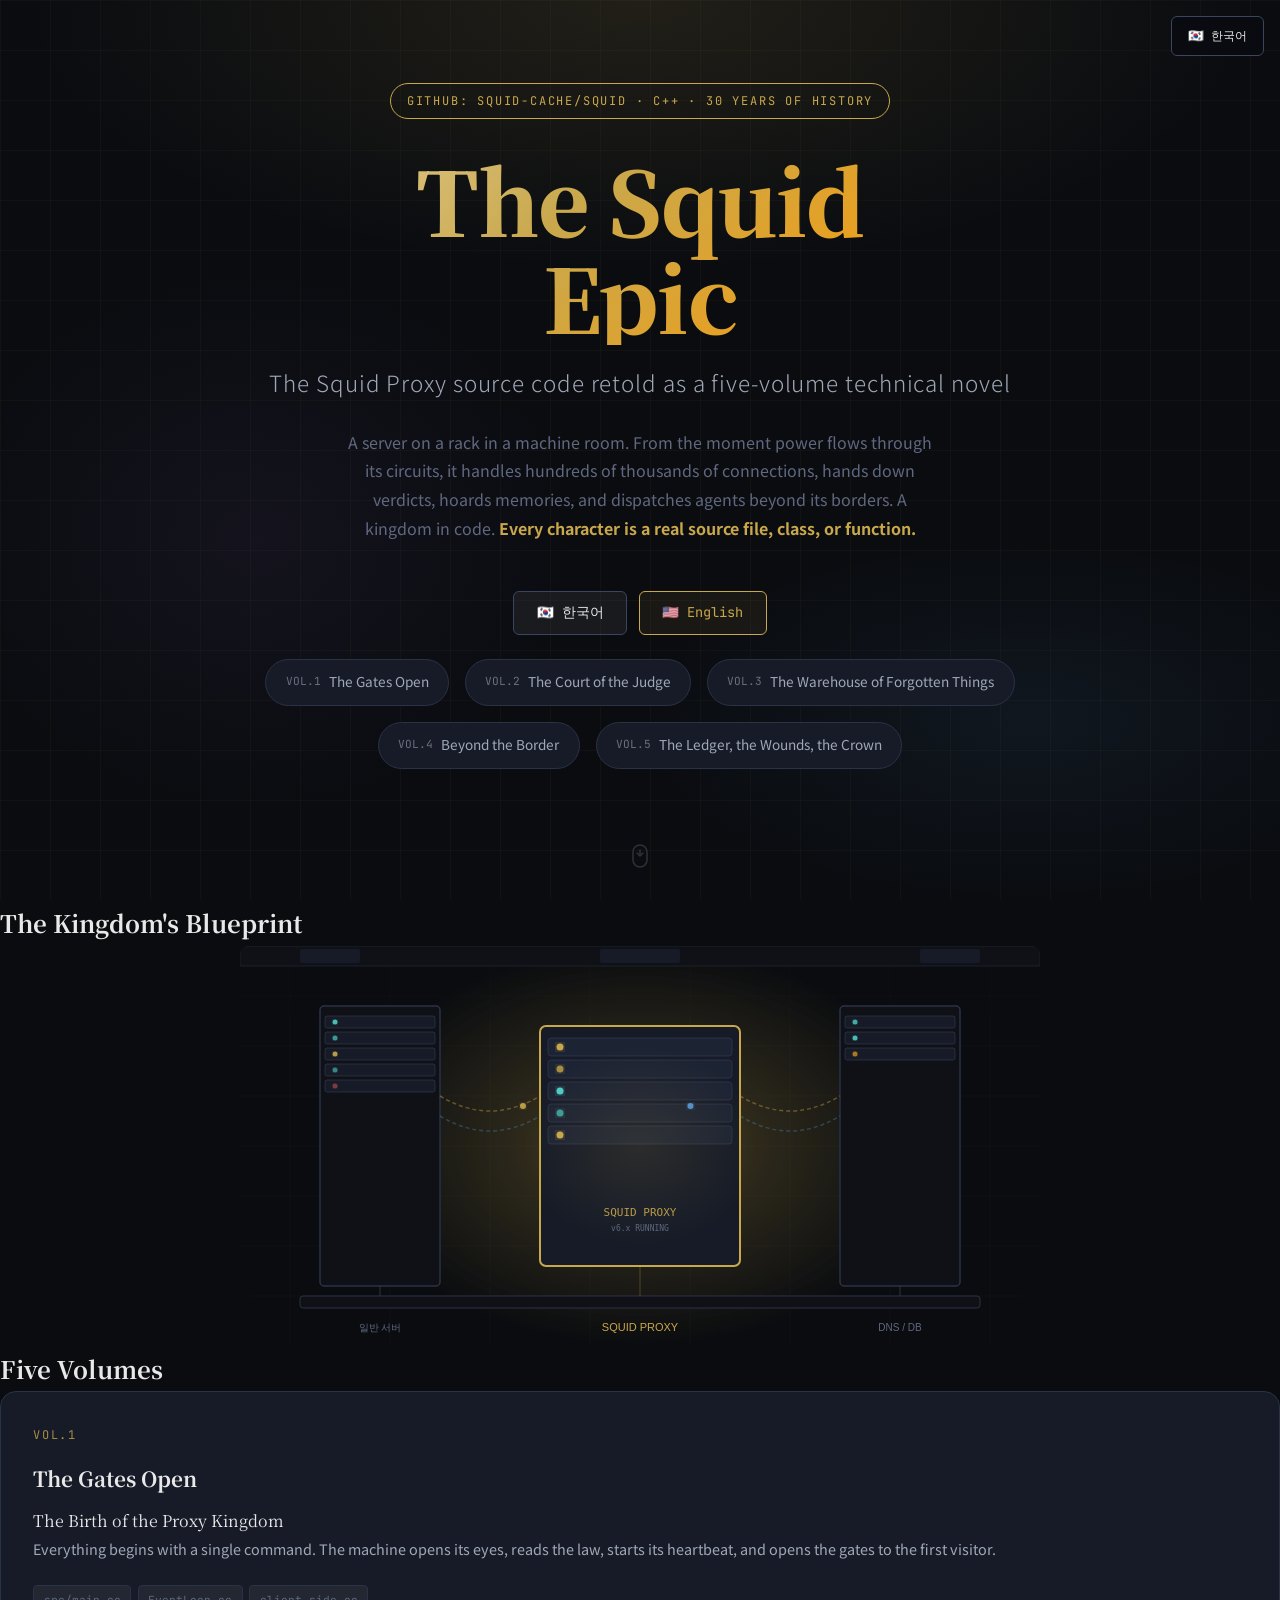
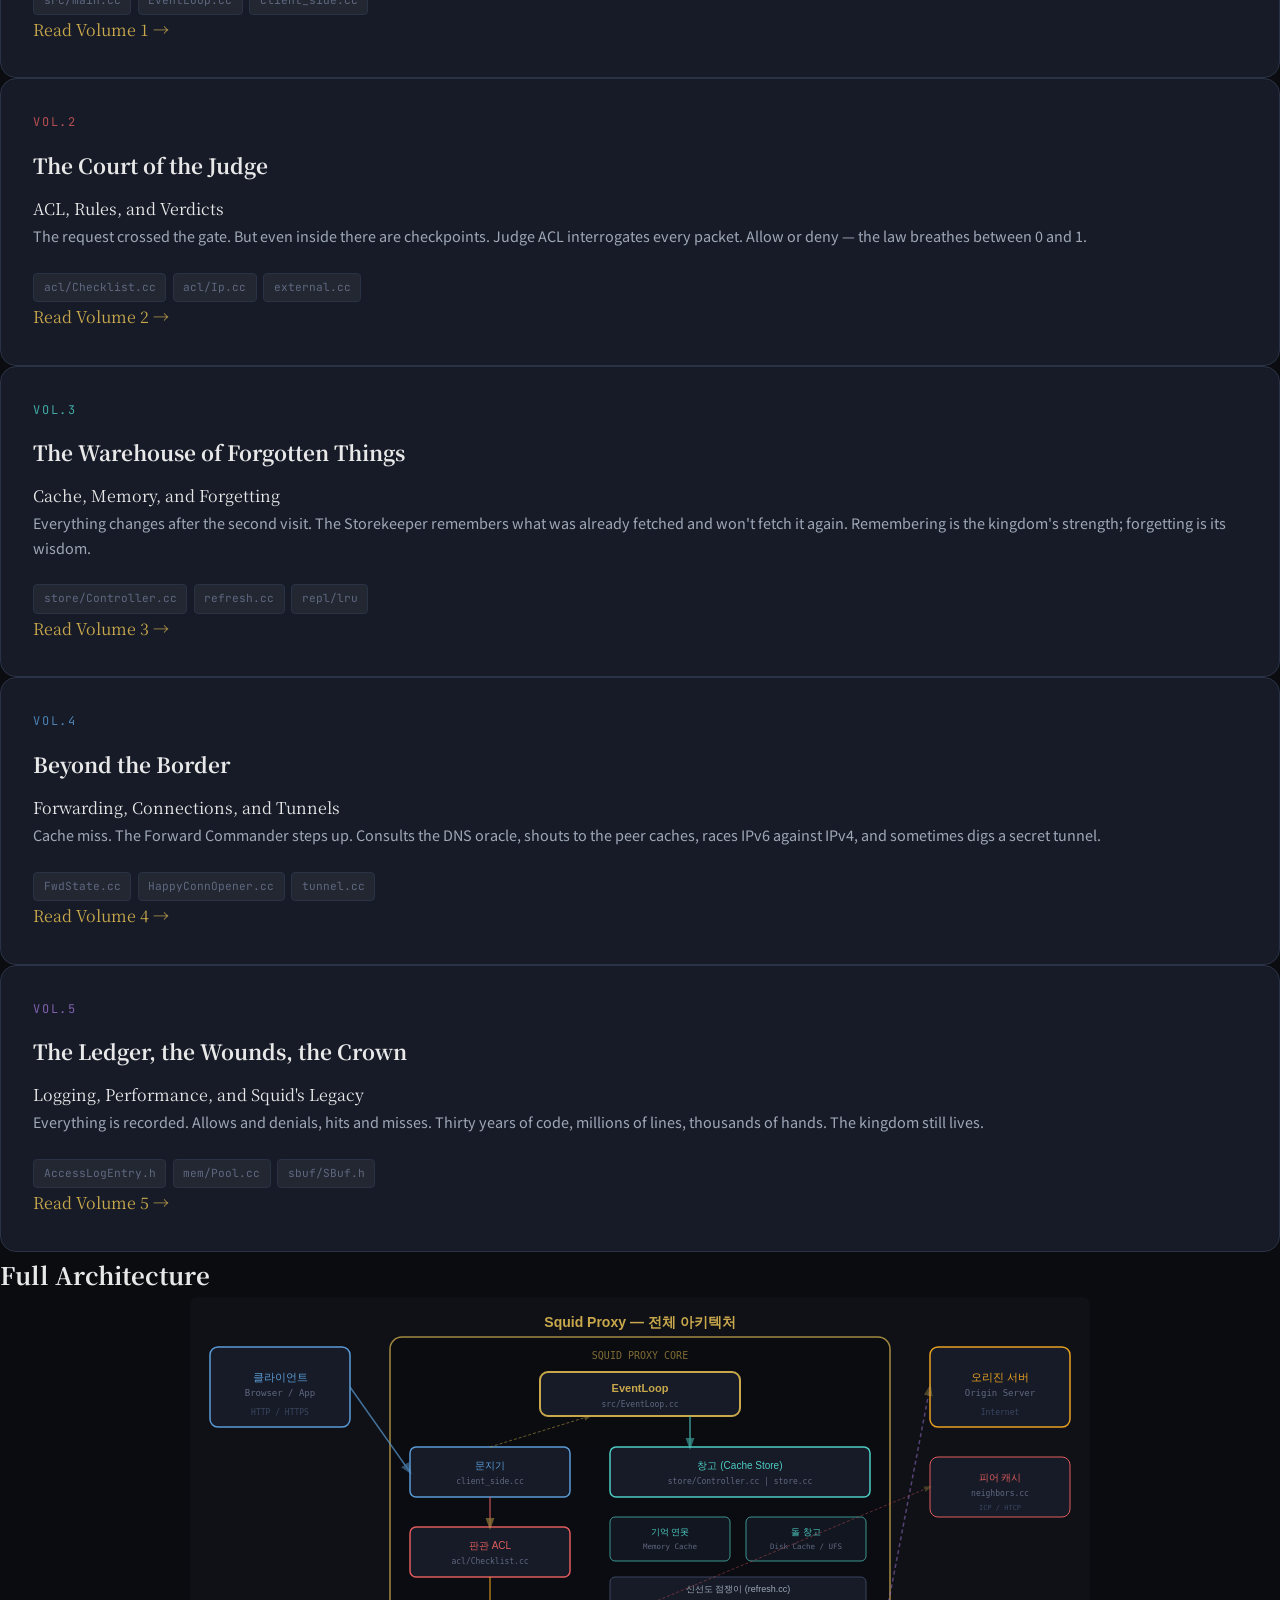
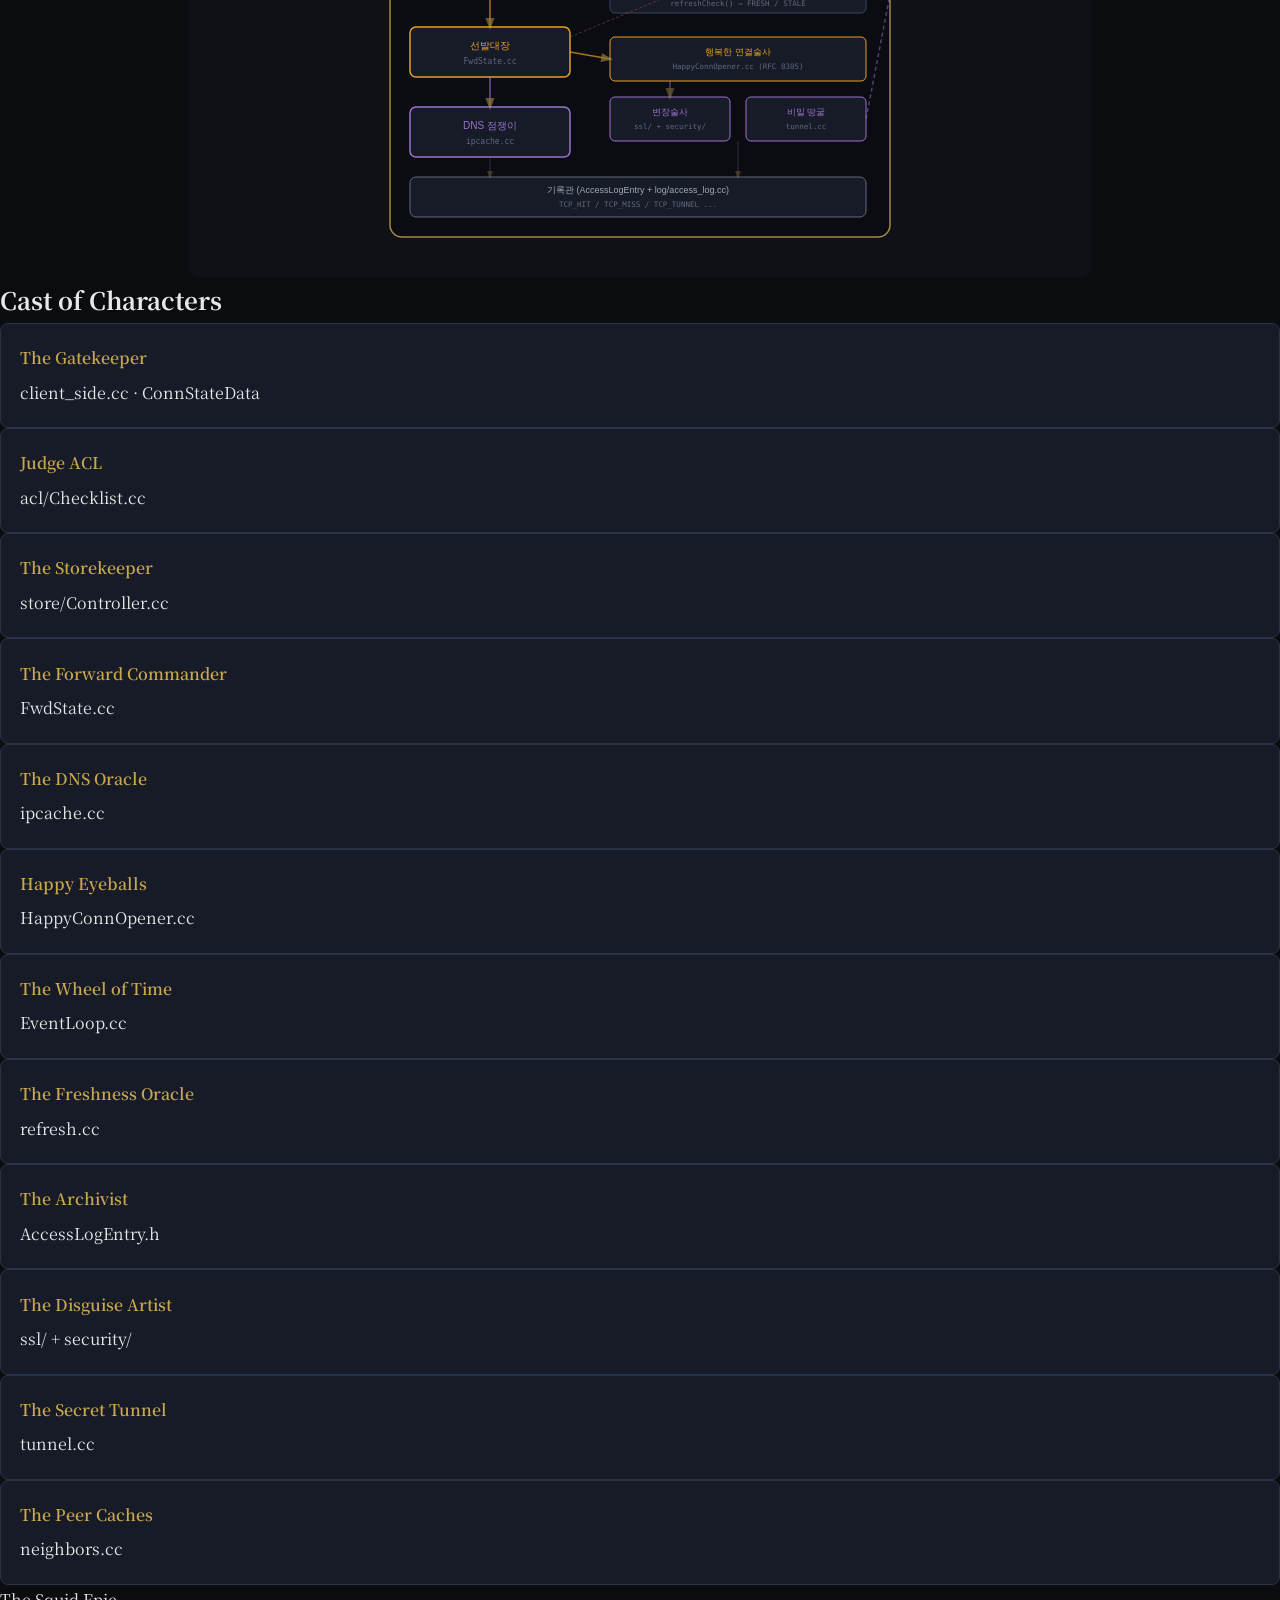
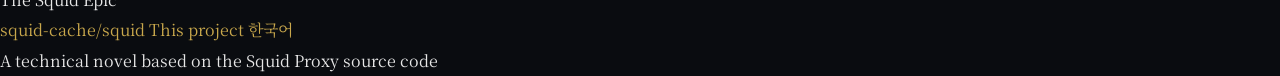
==== commit 0cd137d8: "Make language button unmissable with fixed-position overlay - Add fixed top-right 🇺🇸 English button " ====
--- a/en/index.html
+++ b/en/index.html
@@ -7,6 +7,8 @@
   <link rel="stylesheet" href="../css/style.css"/>
 </head>
 <body>
+
+<a href="/" class="fixed-lang-btn">🇰🇷 한국어</a>
 
 <section class="hero">
   <div class="hero-bg"></div>
--- a/css/style.css
+++ b/css/style.css
@@ -502,6 +502,26 @@
   border-color: var(--accent-gold);
   color: var(--accent-gold);
 }
+.sidebar-lang-link {
+  display: block;
+  margin-top: .75rem;
+  padding: .55rem;
+  background: rgba(255,255,255,.03);
+  border: 1px solid var(--border-light);
+  border-radius: var(--radius);
+  color: var(--text-secondary);
+  font-family: var(--font-sans);
+  font-size: .8rem;
+  text-align: center;
+  text-decoration: none;
+  transition: all .2s;
+  letter-spacing: .02em;
+}
+.sidebar-lang-link:hover {
+  border-color: var(--accent-gold);
+  color: var(--accent-gold);
+  background: rgba(201,168,76,.06);
+}
 
 /* ──── 본문 영역 ──── */
 .novel-main {
@@ -1071,13 +1091,13 @@
 }
 .hero-lang-btn {
   padding: .5rem 1.4rem;
-  border: 1.5px solid var(--border);
+  border: 1.5px solid var(--border-light);
   border-radius: 6px;
   font-family: var(--font-mono);
   font-size: .85rem;
   text-decoration: none;
-  color: var(--text-secondary);
-  background: rgba(255,255,255,.03);
+  color: var(--text-primary);
+  background: rgba(255,255,255,.06);
   transition: all .2s;
 }
 .hero-lang-btn:hover,
@@ -1086,3 +1106,24 @@
   border-color: var(--accent-gold);
   background: rgba(201,168,76,.08);
 }
+/* Fixed lang toggle — always visible on index pages */
+.fixed-lang-btn {
+  position: fixed;
+  top: 1rem;
+  right: 1rem;
+  z-index: 200;
+  padding: .45rem 1rem;
+  background: rgba(10,12,16,.88);
+  border: 1px solid var(--border-light);
+  border-radius: 6px;
+  font-family: var(--font-mono);
+  font-size: .78rem;
+  color: var(--text-primary);
+  text-decoration: none;
+  backdrop-filter: blur(8px);
+  transition: all .2s;
+}
+.fixed-lang-btn:hover {
+  border-color: var(--accent-gold);
+  color: var(--accent-gold);
+}
